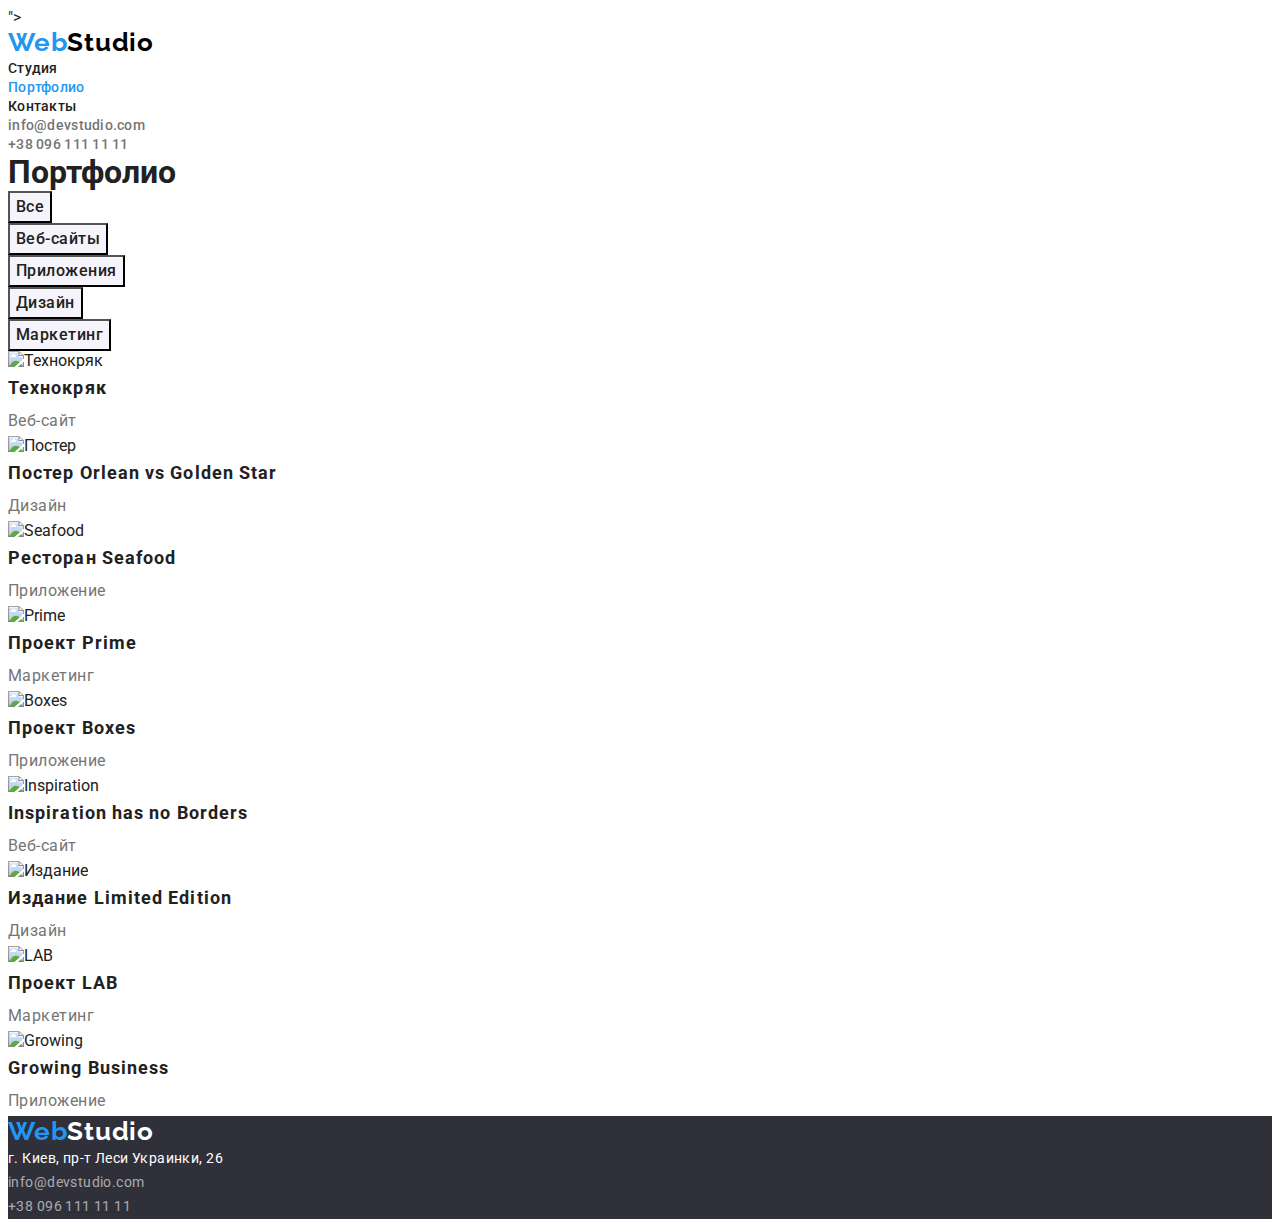
==== portfolio.html @ 76c636de "add modern-nomalize and reset styles" ====
<!DOCTYPE html>
<html lang="ru">
<head>
    <meta charset="UTF-8">
    <meta http-equiv="X-UA-Compatible" content="IE=edge">
    <meta name="viewport" content="width=device-width, initial-scale=1.0">
    <title>Document</title>
    <link rel="preconnect" href="https://fonts.googleapis.com">
    <link rel="preconnect" href="https://fonts.gstatic.com" crossorigin>
    <link href="https://fonts.googleapis.com/css2?family=Oleo+Script&family=Raleway:wght@700&family=Roboto:wght@400;500;700;900&display=swap" rel="stylesheet">
    <link rel="stylesheet" href="<link rel="stylesheet" href="https://cdnjs.cloudflare.com/ajax/libs/modern-normalize/1.1.0/modern-normalize.min.css" integrity="sha512-wpPYUAdjBVSE4KJnH1VR1HeZfpl1ub8YT/NKx4PuQ5NmX2tKuGu6U/JRp5y+Y8XG2tV+wKQpNHVUX03MfMFn9Q==" crossorigin="anonymous" referrerpolicy="no-referrer" />">
    <link rel="stylesheet" href="./css/styles.css">
</head>
<body>
                   <!--Шапка сайта-->
     <header class="header">
         <nav class="navigation">
             <a class="logo link" href="/">Web<span class="logo-link-studio">Studio</span></a>
             <ul class="nav-list list">
                 <li class="nav-list-item"><a class="nav-list-link link" href="./index.html">Студия</a></li>
                 <li class="nav-list-item"><a class="nav-list-link link current" href="./portfolio.html">Портфолио</a></li>
                 <li class="nav-list-item"><a class="nav-list-link link" href="">Контакты</a></li>
            </ul>
         </nav>
                        
             <ul class="contacts-list list">
                 <li class="contact-list-item"><a class="contact-list-link link" href="mailto:info@devstudio.com">info@devstudio.com</a></li>
                 <li class="contact-list-item"><a class="contact-list-link link" href="tel:+380961111111">+38 096 111 11 11</a></li>
             </ul>
    </header>
                         
     <main>

                         <!--Герой-->
     <section>
         <h1>Портфолио</h1>
        
                        <!--Фильтр-->
         <ul class="list">
             <li>
                <button class="filter-btn" type="button">Все</button>

             </li>
             <li>
                <button class="filter-btn" type="button">Веб-сайты</button>
                
             </li>
             <li>
                <button class="filter-btn" type="button">Приложения</button>
                
             </li> 
             <li>
                <button class="filter-btn" type="button">Дизайн</button>
                
             </li>
              <li>
                <button class="filter-btn" type="button">Маркетинг</button>
                
             </li>
         </ul>
                         <!--Работы-->
         <ul class="list">
             <li>
                 <img src="./images/tecnokriak.jpg" 
                 alt="Технокряк"
                 width="370"
                 height="294">
                 <h2 class="subtitle">Технокряк</h2>
                 <p class="description">Веб-сайт</p>
             </li>
             <li>
                 <img src="./images/poster.jpg"
                 alt="Постер"
                 width="370"
                 height="294">
                 <h2 class="subtitle">Постер <span lang="en">Orlean vs Golden Star</span></h2>
                 <p class="description">Дизайн</p>
             </li>
             <li>
                 <img src="./images/seafood.jpg"
                 alt="Seafood"
                 width="370"
                 height="294">
                 <h2 class="subtitle">Ресторан <span lang="en">Seafood</span></h2>
                 <p class="description">Приложение</p>
             </li>
             <li>
                 <img src="./images/prime.jpg"
                 alt="Prime"
                 width="370"
                 height="294">
                 <h3 class="subtitle">Проект <span lang="en">Prime</span></h3>
                 <p class="description">Маркетинг</p>
             </li>
             <li>
                 <img src="./images/boxes.jpg"
                 alt="Boxes"
                 width="370"
                 height="294">
                 <h2 class="subtitle">Проект <span lang="en">Boxes</span></h2>
                 <p class="description">Приложение</p>
             </li>
             <li>
                 <img src="./images/inspiration.jpg"
                 alt="Inspiration"
                 width="370"
                 height="294">
                 <h2 class="subtitle" lang="en">Inspiration has no Borders</h2>
                 <p class="description">Веб-сайт</p>
             </li>
             <li>
                 <img src="./images/limitededition.jpg"
                 alt="Издание"
                 width="370"
                 height="294">
                 <h2 class="subtitle">Издание <span lang="en">Limited Edition</span></h2>
                 <p class="description">Дизайн</p>
             </li>
             <li>
                 <img src="./images/lab.jpg"
                 alt="LAB"
                 width="370"
                 height="294">
                 <h2 class="subtitle">Проект <span lang="en">LAB</span></h2>
                 <p class="description">Маркетинг</p>
             </li>
             <li>
                 <img src="./images/growing.jpg"
                 alt="Growing"
                 width="370"
                 height="294">
                 <h2 class="subtitle" lang="en">Growing Business</h2>
                 <p class="description">Приложение</p>
             </li>
        </ul>
     </section>
      <!--Футер--> 
      <footer class="footer">
        <a class="logo link" href="/">Web<span class="logo-link-part">Studio</span></a>
      
        <address class="address"><span class="physical-adress">г. Киев, пр-т Леси Украинки, 26</span> <br>
        <a class="adress-link link" href="mailto:info@devstudio.com">info@devstudio.com</a><br>
        <a class="adress-link link" href="tel:+380961111111">+38 096 111 11 11</a>
        </address>
    </footer>

     </main>
</body>
</html>
---- css/styles.css ----
:root {
    --main-font-family: 'Roboto', sans-serif;
    --secondary-font-family: 'Raleway', sans-serif;
    --accent-color: #2196F3;
    --main-color:#212121;
    --secondary-color: #757575;
    --complementary-color: #ffffff;
    --adress-link-color: rgba(255, 255, 255, 0.6);
    --dark-theme-background: #2F303A;
    --light-theme-background: #F5F4FA;
    --hover-btn-background: #188CE8;
}
body {
    font-family: var(--main-font-family);
    color: var(--main-color)
}

h1, h2, h3, h4, h5, h6, p {
    margin-top: 0;
    margin-bottom: 0;
    }

ul, ol {
     margin-top: 0;
     margin-bottom: 0;
     padding-left: 0;   

    }
.list {
    list-style: none;
}

.link {
    text-decoration: none;
}
   /* Start components */

   .logo {
    font-family: var(--secondary-font-family);
    font-weight: 700 ;
    font-size: 26px;
    line-height: 1.19;
    letter-spacing: 0.03em;
    color: var(--accent-color);
   }

   .subtitle {
    font-weight: 700;
    font-size: 18px;
    line-height: 2; 
    letter-spacing: 0.06em;
     
  }
  .description {
    font-size: 16px;
    line-height: 1.875; 
    letter-spacing: 0.03em;
   color: var(--secondary-color);
  }

  .section-title {
    font-weight: 700;
    font-size: 36px;
    line-height: 1.67; 
    letter-spacing: 0.03em;
    text-align: center;

  }

   /* End components */
    /* Старт шапка сайта */

.header {
    background-color: var(--complementary-color);
}

.logo-link-studio {

    color: #000000;
}
.nav-list-link {
    font-weight: 500;
    font-size: 14px;
    line-height:1.14 ; 
    letter-spacing: 0.02em;
    color: var(--main-color);
   
}
.nav-list-link:hover,
.nav-list-link:focus {
    color: var(--accent-color);
}

.current {
color: var(--accent-color);
}
.contact-list-link{
    font-weight: 500;
    font-size: 14px;
    line-height:1.14 ; 
    letter-spacing: 0.02em;
    color: var(--secondary-color);
}
.contact-list-link:hover,
.contact-list-link:focus {
    color: var(--accent-color);
}
 /* Конец шапка сайта */

  /* Старт герой */
  .hero {
      background-color: var(--dark-theme-background)
  }
  .hero-title {
    font-weight: 900;
    font-size: 44px;
    line-height:1.36; 
    letter-spacing: 0.02em;
    text-transform:uppercase;
    color: var(--complementary-color);
    text-align: center;
  }
  .modal-btn {
    font-family: inherit;
    font-weight: 700;
    font-size: 16px;
    line-height: 1.875; 
    letter-spacing: 0.06em;
    color: var(--complementary-color);
    cursor: pointer;
    background-color: var(--accent-color);
  }
  .modal-btn:hover,
  .modal-btn:focus {
      color: var(--complementary-color);
      background-color: var(--hover-btn-background)
  }
  /* Герой*/
  /*Преимущества*/
  
  .benefit-subtitle {
    font-size: 14px;
    line-height: 1.14; 
    letter-spacing: 0.03em;
    text-transform:uppercase;
  }
  
 .benefit-description {
    font-size: 14px;
    line-height: 1.71; 
    letter-spacing: 0.03em;
 }
 /*Конец преимущества*/

 /*Чем мы занимаемся*/
 /*Конец чем мы занимаемся*/

/*Наша команда*/

.our-team {
    background-color: var(--light-theme-background);
}
.our-team-item {
    background-color:var(--complementary-color) ; 
}
.team-subtitle {
    font-weight: 500;
    font-size: 16px;
    line-height: 1.19; 
    letter-spacing: 0.03em; 
    text-align: center;
}
.team-description {
    font-size: 16px;
    line-height: 1.19; 
    letter-spacing: 0.03em;
    text-align: center;
} 
/*Конец наша команда*/

/* Фильтр*/
.filter-btn {
    font-family: inherit;
    font-weight: 500;
    font-size: 16px;
    line-height: 1.625; 
    letter-spacing: 0.03em;
    cursor: pointer;
    color: var(--main-color);
    background-color: var(--light-theme-background)
  }
  .filter-btn:hover,
  .filter-btn:focus {
      color: var(--complementary-color);
      background-color: var(--accent-color);
}

/*Футер*/
.footer {
    background-color: var(--dark-theme-background);
}
.logo-link-part {
    color: var(--complementary-color);
}
.adress.section{
    font-size: 14px;
    line-height: 1.71;
    letter-spacing: 0.03em;
}
.physical-adress {
    font-size: 14px;
    line-height: 1.71;
    letter-spacing: 0.03em;
    font-style: normal;
    color: var(--complementary-color);
} 
 

.adress-link {
    font-size: 14px;
    line-height: 1.71;
    letter-spacing: 0.03em;
    color: var(--adress-link-color);
    font-style: normal;

}
  
.adress-link:hover,
.adress-link:focus{
color: var(--accent-color);
}
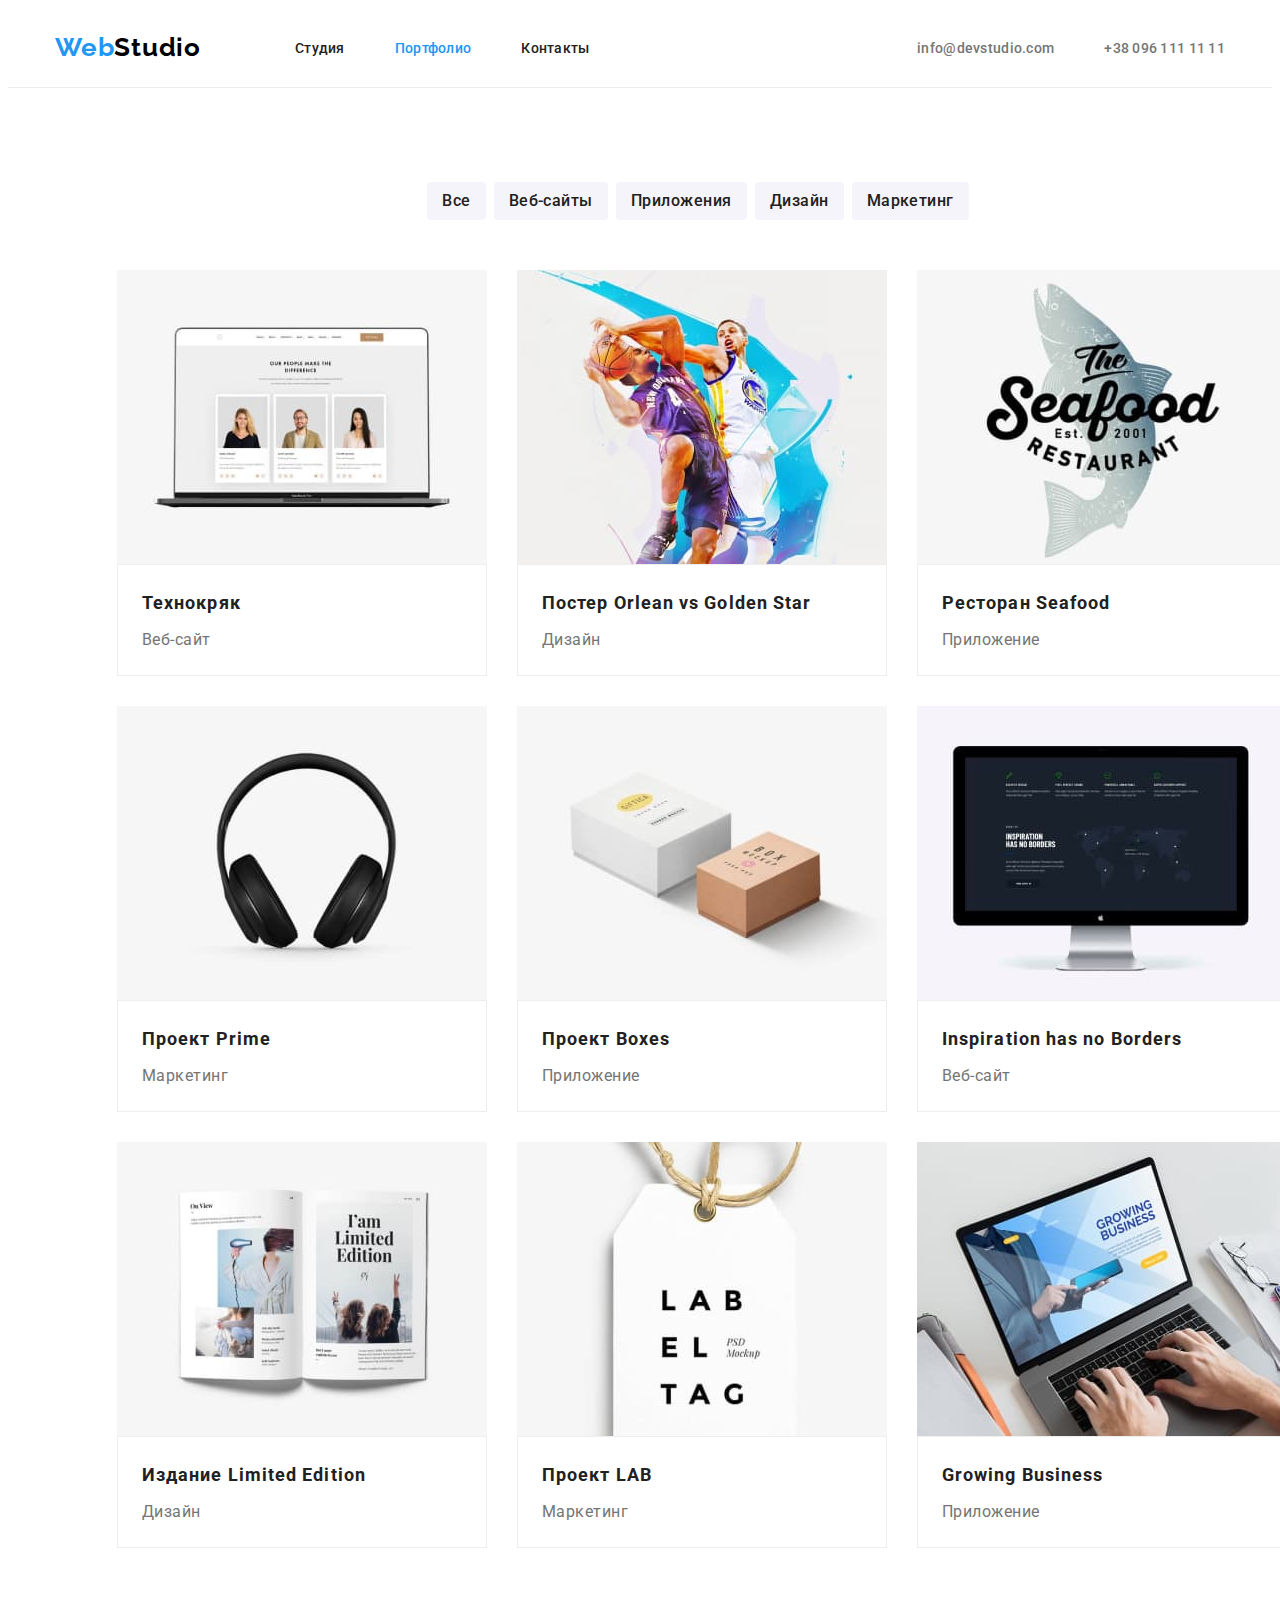
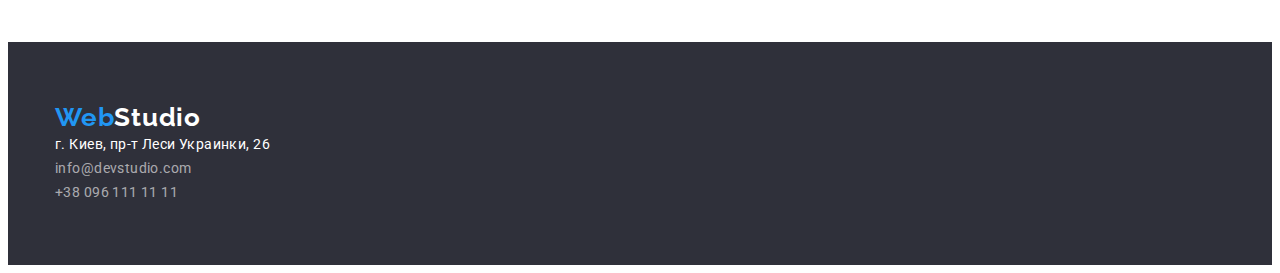
==== commit 435bb090: "finished hw-3" ====
--- a/portfolio.html
+++ b/portfolio.html
@@ -8,14 +8,15 @@
     <link rel="preconnect" href="https://fonts.googleapis.com">
     <link rel="preconnect" href="https://fonts.gstatic.com" crossorigin>
     <link href="https://fonts.googleapis.com/css2?family=Oleo+Script&family=Raleway:wght@700&family=Roboto:wght@400;500;700;900&display=swap" rel="stylesheet">
-    <link rel="stylesheet" href="<link rel="stylesheet" href="https://cdnjs.cloudflare.com/ajax/libs/modern-normalize/1.1.0/modern-normalize.min.css" integrity="sha512-wpPYUAdjBVSE4KJnH1VR1HeZfpl1ub8YT/NKx4PuQ5NmX2tKuGu6U/JRp5y+Y8XG2tV+wKQpNHVUX03MfMFn9Q==" crossorigin="anonymous" referrerpolicy="no-referrer" />">
+    <link rel="stylesheet" href="https://cdnjs.cloudflare.com/ajax/libs/modern-normalize/1.1.0/modern-normalize.min.css" integrity="sha512-wpPYUAdjBVSE4KJnH1VR1HeZfpl1ub8YT/NKx4PuQ5NmX2tKuGu6U/JRp5y+Y8XG2tV+wKQpNHVUX03MfMFn9Q==" crossorigin="anonymous" referrerpolicy="no-referrer" />
     <link rel="stylesheet" href="./css/styles.css">
 </head>
 <body>
                    <!--Шапка сайта-->
      <header class="header">
+         <div class="container header-container">
          <nav class="navigation">
-             <a class="logo link" href="/">Web<span class="logo-link-studio">Studio</span></a>
+             <a class="logo link header-logo" href="/">Web<span class="logo-link-studio">Studio</span></a>
              <ul class="nav-list list">
                  <li class="nav-list-item"><a class="nav-list-link link" href="./index.html">Студия</a></li>
                  <li class="nav-list-item"><a class="nav-list-link link current" href="./portfolio.html">Портфолио</a></li>
@@ -27,121 +28,145 @@
                  <li class="contact-list-item"><a class="contact-list-link link" href="mailto:info@devstudio.com">info@devstudio.com</a></li>
                  <li class="contact-list-item"><a class="contact-list-link link" href="tel:+380961111111">+38 096 111 11 11</a></li>
              </ul>
+         </div>
     </header>
                          
      <main>
 
                          <!--Герой-->
-     <section>
-         <h1>Портфолио</h1>
+     <section class="section">
+         <div class="container">
+
+         <!--<h1>Портфолио</h1>-->
         
                         <!--Фильтр-->
-         <ul class="list">
-             <li>
+         <ul class="filter-list list">
+             <li class="filter-item">
                 <button class="filter-btn" type="button">Все</button>
 
              </li>
-             <li>
+             <li class="filter-item">
                 <button class="filter-btn" type="button">Веб-сайты</button>
                 
              </li>
-             <li>
+             <li class="filter-item">
                 <button class="filter-btn" type="button">Приложения</button>
                 
              </li> 
-             <li>
+             <li class="filter-item">
                 <button class="filter-btn" type="button">Дизайн</button>
                 
              </li>
-              <li>
+              <li class="filter-item">
                 <button class="filter-btn" type="button">Маркетинг</button>
                 
              </li>
          </ul>
                          <!--Работы-->
-         <ul class="list">
-             <li>
+         <ul class="portfolio-list list">
+             <li class="portfolio-item">
                  <img src="./images/tecnokriak.jpg" 
                  alt="Технокряк"
                  width="370"
                  height="294">
-                 <h2 class="subtitle">Технокряк</h2>
+                 <div class="portfolio-content-wrapper">
+                 <h2 class="portfolio-subtitle subtitle">Технокряк</h2>
                  <p class="description">Веб-сайт</p>
+                </div>
              </li>
-             <li>
+             <li class="portfolio-item">
                  <img src="./images/poster.jpg"
                  alt="Постер"
                  width="370"
                  height="294">
-                 <h2 class="subtitle">Постер <span lang="en">Orlean vs Golden Star</span></h2>
+                 <div class="portfolio-content-wrapper">
+                 <h2 class="portfolio-subtitle subtitle">Постер <span lang="en">Orlean vs Golden Star</span></h2>
                  <p class="description">Дизайн</p>
+                </div>
              </li>
-             <li>
+             <li class="portfolio-item">
                  <img src="./images/seafood.jpg"
                  alt="Seafood"
                  width="370"
                  height="294">
-                 <h2 class="subtitle">Ресторан <span lang="en">Seafood</span></h2>
+                 <div class="portfolio-content-wrapper">
+                 <h2 class="portfolio-subtitle subtitle">Ресторан <span lang="en">Seafood</span></h2>
                  <p class="description">Приложение</p>
+                </div>
              </li>
-             <li>
+             <li class="portfolio-item">
                  <img src="./images/prime.jpg"
                  alt="Prime"
                  width="370"
                  height="294">
-                 <h3 class="subtitle">Проект <span lang="en">Prime</span></h3>
+                 <div class="portfolio-content-wrapper">
+                 <h3 class="portfolio-subtitle subtitle">Проект <span lang="en">Prime</span></h3>
                  <p class="description">Маркетинг</p>
+                </div>
              </li>
-             <li>
+             <li class="portfolio-item">
                  <img src="./images/boxes.jpg"
                  alt="Boxes"
                  width="370"
                  height="294">
-                 <h2 class="subtitle">Проект <span lang="en">Boxes</span></h2>
+                 <div class="portfolio-content-wrapper">
+                 <h2 class="portfolio-subtitle subtitle">Проект <span lang="en">Boxes</span></h2>
                  <p class="description">Приложение</p>
+                </div>
              </li>
-             <li>
+             <li class="portfolio-item">
                  <img src="./images/inspiration.jpg"
                  alt="Inspiration"
                  width="370"
                  height="294">
-                 <h2 class="subtitle" lang="en">Inspiration has no Borders</h2>
+                 <div class="portfolio-content-wrapper">
+                 <h2 class="portfolio-subtitle subtitle" lang="en">Inspiration has no Borders</h2>
                  <p class="description">Веб-сайт</p>
+                </div>
              </li>
-             <li>
+             <li class="portfolio-item">
                  <img src="./images/limitededition.jpg"
                  alt="Издание"
                  width="370"
                  height="294">
-                 <h2 class="subtitle">Издание <span lang="en">Limited Edition</span></h2>
+                 <div class="portfolio-content-wrapper">
+                 <h2 class="portfolio-subtitle subtitle">Издание <span lang="en">Limited Edition</span></h2>
                  <p class="description">Дизайн</p>
+                </div>
              </li>
-             <li>
+             <li class="portfolio-item">
                  <img src="./images/lab.jpg"
                  alt="LAB"
                  width="370"
                  height="294">
-                 <h2 class="subtitle">Проект <span lang="en">LAB</span></h2>
+                 <div class="portfolio-content-wrapper">
+                 <h2 class="portfolio-subtitle subtitle">Проект <span lang="en">LAB</span></h2>
                  <p class="description">Маркетинг</p>
+                </div>
              </li>
-             <li>
+             <li class="portfolio-item">
                  <img src="./images/growing.jpg"
                  alt="Growing"
                  width="370"
                  height="294">
-                 <h2 class="subtitle" lang="en">Growing Business</h2>
+                 <div class="portfolio-content-wrapper">
+                 <h2 class="portfolio-subtitle subtitle" lang="en">Growing Business</h2>
                  <p class="description">Приложение</p>
+                </div>
              </li>
         </ul>
+         </div>
      </section>
       <!--Футер--> 
       <footer class="footer">
+          <div class="container">
         <a class="logo link" href="/">Web<span class="logo-link-part">Studio</span></a>
       
         <address class="address"><span class="physical-adress">г. Киев, пр-т Леси Украинки, 26</span> <br>
         <a class="adress-link link" href="mailto:info@devstudio.com">info@devstudio.com</a><br>
         <a class="adress-link link" href="tel:+380961111111">+38 096 111 11 11</a>
         </address>
+         </div>
     </footer>
 
      </main>
--- a/css/styles.css
+++ b/css/styles.css
@@ -1,231 +1,396 @@
 :root {
-    --main-font-family: 'Roboto', sans-serif;
-    --secondary-font-family: 'Raleway', sans-serif;
-    --accent-color: #2196F3;
-    --main-color:#212121;
-    --secondary-color: #757575;
-    --complementary-color: #ffffff;
-    --adress-link-color: rgba(255, 255, 255, 0.6);
-    --dark-theme-background: #2F303A;
-    --light-theme-background: #F5F4FA;
-    --hover-btn-background: #188CE8;
-}
+  --main-font-family: "Roboto", sans-serif;
+  --secondary-font-family: "Raleway", sans-serif;
+  --accent-color: #2196f3;
+  --main-color: #212121;
+  --secondary-color: #757575;
+  --complementary-color: #ffffff;
+  --adress-link-color: rgba(255, 255, 255, 0.6);
+  --dark-theme-background: #2f303a;
+  --light-theme-background: #f5f4fa;
+  --hover-btn-background: #188ce8;
+}
+html {
+  box-sizing: border-box;
+}
+*,
+*::before,
+*::after {
+  box-sizing: inherit;
+}
+
 body {
-    font-family: var(--main-font-family);
-    color: var(--main-color)
-}
-
-h1, h2, h3, h4, h5, h6, p {
-    margin-top: 0;
-    margin-bottom: 0;
-    }
-
-ul, ol {
-     margin-top: 0;
-     margin-bottom: 0;
-     padding-left: 0;   
-
-    }
+  font-family: var(--main-font-family);
+  color: var(--main-color);
+}
+
+h1,
+h2,
+h3,
+h4,
+h5,
+h6,
+p {
+  margin-top: 0;
+  margin-bottom: 0;
+}
+
+ul,
+ol {
+  margin-top: 0;
+  margin-bottom: 0;
+  padding-left: 0;
+}
+img {
+  display: block;
+}
+
 .list {
-    list-style: none;
+  list-style: none;
 }
 
 .link {
-    text-decoration: none;
-}
-   /* Start components */
-
-   .logo {
-    font-family: var(--secondary-font-family);
-    font-weight: 700 ;
-    font-size: 26px;
-    line-height: 1.19;
-    letter-spacing: 0.03em;
-    color: var(--accent-color);
-   }
-
-   .subtitle {
-    font-weight: 700;
-    font-size: 18px;
-    line-height: 2; 
-    letter-spacing: 0.06em;
-     
-  }
-  .description {
-    font-size: 16px;
-    line-height: 1.875; 
-    letter-spacing: 0.03em;
-   color: var(--secondary-color);
-  }
-
-  .section-title {
-    font-weight: 700;
-    font-size: 36px;
-    line-height: 1.67; 
-    letter-spacing: 0.03em;
-    text-align: center;
-
-  }
-
-   /* End components */
-    /* Старт шапка сайта */
+  text-decoration: none;
+}
+
+.container {
+  width: 1200px;
+  margin-left: auto;
+  margin-right: auto;
+  padding-left: 15px;
+  padding-right: 15px;
+}
+
+.section {
+  padding: 94px;
+}
+/* Start components */
+
+.logo {
+  font-family: var(--secondary-font-family);
+  font-weight: 700;
+  font-size: 26px;
+  line-height: 1.19;
+  letter-spacing: 0.03em;
+  color: var(--accent-color);
+}
+
+.subtitle {
+  font-weight: 700;
+  font-size: 18px;
+  line-height: 2;
+  letter-spacing: 0.06em;
+}
+.description {
+  font-size: 16px;
+  line-height: 1.875;
+  letter-spacing: 0.03em;
+  color: var(--secondary-color);
+}
+
+.section-title {
+  font-weight: 700;
+  font-size: 36px;
+  line-height: 1.67;
+  letter-spacing: 0.03em;
+  text-align: center;
+  margin-bottom: 50px;
+}
+
+/* End components */
+/* Старт шапка сайта */
 
 .header {
-    background-color: var(--complementary-color);
-}
-
+  background-color: var(--complementary-color);
+  padding-top: 24px;
+  padding-bottom: 24px;
+  border-bottom: 1px solid #ececec;
+}
+
+.header-container {
+  display: flex;
+  align-items: center;
+  justify-content: space-between;
+}
+
+.navigation {
+  display: flex;
+  align-items: center;
+}
+
+.nav-list {
+  display: flex;
+  align-items: center;
+}
+
+.header-logo {
+  margin-right: 94px;
+}
+
+.nav-list-item:not(:last-child) {
+  margin-right: 50px;
+}
+.contacts-list {
+  display: flex;
+  align-items: center;
+}
+.contact-list-item:not(:last-child) {
+  margin-right: 50px;
+}
 .logo-link-studio {
-
-    color: #000000;
+  color: #000000;
 }
 .nav-list-link {
-    font-weight: 500;
-    font-size: 14px;
-    line-height:1.14 ; 
-    letter-spacing: 0.02em;
-    color: var(--main-color);
-   
+  font-weight: 500;
+  font-size: 14px;
+  line-height: 1.14;
+  letter-spacing: 0.02em;
+  color: var(--main-color);
 }
 .nav-list-link:hover,
 .nav-list-link:focus {
-    color: var(--accent-color);
+  color: var(--accent-color);
 }
 
 .current {
-color: var(--accent-color);
-}
-.contact-list-link{
-    font-weight: 500;
-    font-size: 14px;
-    line-height:1.14 ; 
-    letter-spacing: 0.02em;
-    color: var(--secondary-color);
+  color: var(--accent-color);
+}
+.contact-list-link {
+  font-weight: 500;
+  font-size: 14px;
+  line-height: 1.14;
+  letter-spacing: 0.02em;
+  color: var(--secondary-color);
 }
 .contact-list-link:hover,
 .contact-list-link:focus {
-    color: var(--accent-color);
-}
- /* Конец шапка сайта */
-
-  /* Старт герой */
-  .hero {
-      background-color: var(--dark-theme-background)
-  }
-  .hero-title {
-    font-weight: 900;
-    font-size: 44px;
-    line-height:1.36; 
-    letter-spacing: 0.02em;
-    text-transform:uppercase;
-    color: var(--complementary-color);
-    text-align: center;
-  }
-  .modal-btn {
-    font-family: inherit;
-    font-weight: 700;
-    font-size: 16px;
-    line-height: 1.875; 
-    letter-spacing: 0.06em;
-    color: var(--complementary-color);
-    cursor: pointer;
-    background-color: var(--accent-color);
-  }
-  .modal-btn:hover,
-  .modal-btn:focus {
-      color: var(--complementary-color);
-      background-color: var(--hover-btn-background)
-  }
-  /* Герой*/
-  /*Преимущества*/
-  
-  .benefit-subtitle {
-    font-size: 14px;
-    line-height: 1.14; 
-    letter-spacing: 0.03em;
-    text-transform:uppercase;
-  }
-  
- .benefit-description {
-    font-size: 14px;
-    line-height: 1.71; 
-    letter-spacing: 0.03em;
- }
- /*Конец преимущества*/
-
- /*Чем мы занимаемся*/
- /*Конец чем мы занимаемся*/
+  color: var(--accent-color);
+}
+/* Конец шапка сайта */
+
+/* Старт герой */
+.hero {
+  background-color: var(--dark-theme-background);
+  align-items: center;
+  text-align: center;
+}
+.hero-content {
+  align-items: center;
+  text-align: center;
+}
+.hero-title {
+  font-weight: 900;
+  font-size: 44px;
+  line-height: 1.36;
+  letter-spacing: 0.06em;
+  text-transform: uppercase;
+  color: var(--complementary-color);
+  text-align: center;
+  margin-bottom: 30px;
+  margin-right: 252px;
+  margin-left: 252px;
+}
+.modal-btn {
+  min-width: 200px;
+  border-radius: 4px;
+  padding: 10px 20px;
+  border: none;
+  font-family: inherit;
+  font-weight: 700;
+  font-size: 16px;
+  line-height: 1.875;
+  letter-spacing: 0.06em;
+  color: var(--complementary-color);
+  cursor: pointer;
+  background-color: var(--accent-color);
+}
+.modal-btn:hover,
+.modal-btn:focus {
+  color: var(--complementary-color);
+  background-color: var(--hover-btn-background);
+}
+/* Герой*/
+/*Преимущества*/
+
+.benefits-list {
+  display: flex;
+  flex-basis: calc((100 - 120px / 4));
+  margin-left: -30px;
+  margin-top: -30px;
+}
+.benefits-item {
+  margin-left: 30px;
+  margin-top: 30px;
+  width: 270px;
+}
+
+.benefit-subtitle {
+  font-size: 14px;
+  line-height: 1.14;
+  letter-spacing: 0.03em;
+  text-transform: uppercase;
+  margin-bottom: 10px;
+}
+
+.benefit-description {
+  font-size: 14px;
+  line-height: 1.71;
+  letter-spacing: 0.03em;
+}
+/*Конец преимущества*/
+
+/*Чем мы занимаемся*/
+.what-we-do-list {
+  display: flex;
+  flex-basis: calc((100 - 90px / 3));
+  margin-left: -30px;
+  margin-top: -30px;
+}
+.what-we-do-item {
+  margin-left: 30px;
+  margin-top: 30px;
+}
+.what-we-do-title {
+  margin-bottom: 50px;
+  text-align: center;
+}
+.what-we-do {
+  padding-bottom: 0 px;
+  padding-top: 0;
+}
+
+/*Конец чем мы занимаемся*/
 
 /*Наша команда*/
 
 .our-team {
-    background-color: var(--light-theme-background);
+  background-color: var(--light-theme-background);
+}
+.employees {
+  display: flex;
+  margin-left: -30px;
+  margin-top: -30px;
+}
+
+.employees-content-wrapper {
+  margin-top: 30px;
 }
 .our-team-item {
-    background-color:var(--complementary-color) ; 
-}
+  background-color: var(--complementary-color);
+  flex-basis: calc((100 - 120px / 4));
+  margin-left: 30px;
+  margin-top: 30px;
+}
+
 .team-subtitle {
-    font-weight: 500;
-    font-size: 16px;
-    line-height: 1.19; 
-    letter-spacing: 0.03em; 
-    text-align: center;
+  font-weight: 500;
+  font-size: 16px;
+  line-height: 1.19;
+  letter-spacing: 0.03em;
+  text-align: center;
+  margin-bottom: 10px;
 }
 .team-description {
-    font-size: 16px;
-    line-height: 1.19; 
-    letter-spacing: 0.03em;
-    text-align: center;
-} 
+  font-size: 16px;
+  line-height: 1.19;
+  letter-spacing: 0.03em;
+  text-align: center;
+}
 /*Конец наша команда*/
 
 /* Фильтр*/
+
+.filter-list {
+  display: flex;
+  justify-content: center;
+  margin-bottom: 50px;
+}
+.filter-item {
+  margin-right: 8px;
+}
+
 .filter-btn {
-    font-family: inherit;
-    font-weight: 500;
-    font-size: 16px;
-    line-height: 1.625; 
-    letter-spacing: 0.03em;
-    cursor: pointer;
-    color: var(--main-color);
-    background-color: var(--light-theme-background)
-  }
-  .filter-btn:hover,
-  .filter-btn:focus {
-      color: var(--complementary-color);
-      background-color: var(--accent-color);
-}
+  border-radius: 4px;
+  padding: 6px 15px;
+  font-family: inherit;
+  font-weight: 500;
+  font-size: 16px;
+  line-height: 1.625;
+  letter-spacing: 0.03em;
+  cursor: pointer;
+  color: var(--main-color);
+  background-color: var(--light-theme-background);
+  border: none;
+}
+.filter-btn:hover,
+.filter-btn:focus {
+  color: var(--complementary-color);
+  background-color: var(--accent-color);
+}
+/* Конец фильтр*/
+
+/* Работы*/
+.portfolio-list {
+  display: flex;
+  flex-basis: calc((100 - 90px / 3));
+  flex-wrap: wrap;
+  margin-top: -30px;
+  margin-left: -30px;
+}
+
+.portfolio-item {
+  margin-top: 30px;
+  margin-left: 30px;
+}
+.portfolio-subtitle {
+  margin-bottom: 4px;
+}
+
+.portfolio-content-wrapper {
+  padding: 20px 24px;
+  border: 1px solid#EEEEEE;
+}
+
+/* Конец работы*/
 
 /*Футер*/
 .footer {
-    background-color: var(--dark-theme-background);
-}
+  background-color: var(--dark-theme-background);
+  padding-top: 60px;
+  padding-bottom: 60px;
+}
+.footer-logo {
+  margin-bottom: 20px;
+}
+
 .logo-link-part {
-    color: var(--complementary-color);
-}
-.adress.section{
-    font-size: 14px;
-    line-height: 1.71;
-    letter-spacing: 0.03em;
+  color: var(--complementary-color);
+}
+.adress.section {
+  font-size: 14px;
+  line-height: 1.71;
+  letter-spacing: 0.03em;
 }
 .physical-adress {
-    font-size: 14px;
-    line-height: 1.71;
-    letter-spacing: 0.03em;
-    font-style: normal;
-    color: var(--complementary-color);
-} 
- 
+  font-size: 14px;
+  line-height: 1.71;
+  letter-spacing: 0.03em;
+  font-style: normal;
+  color: var(--complementary-color);
+}
 
 .adress-link {
-    font-size: 14px;
-    line-height: 1.71;
-    letter-spacing: 0.03em;
-    color: var(--adress-link-color);
-    font-style: normal;
-
-}
-  
+  font-size: 14px;
+  line-height: 1.71;
+  letter-spacing: 0.03em;
+  color: var(--adress-link-color);
+  font-style: normal;
+}
+
 .adress-link:hover,
-.adress-link:focus{
-color: var(--accent-color);
-}+.adress-link:focus {
+  color: var(--accent-color);
+}
+.address-item:not(:last-child) {
+  margin-bottom: 9px;
+}
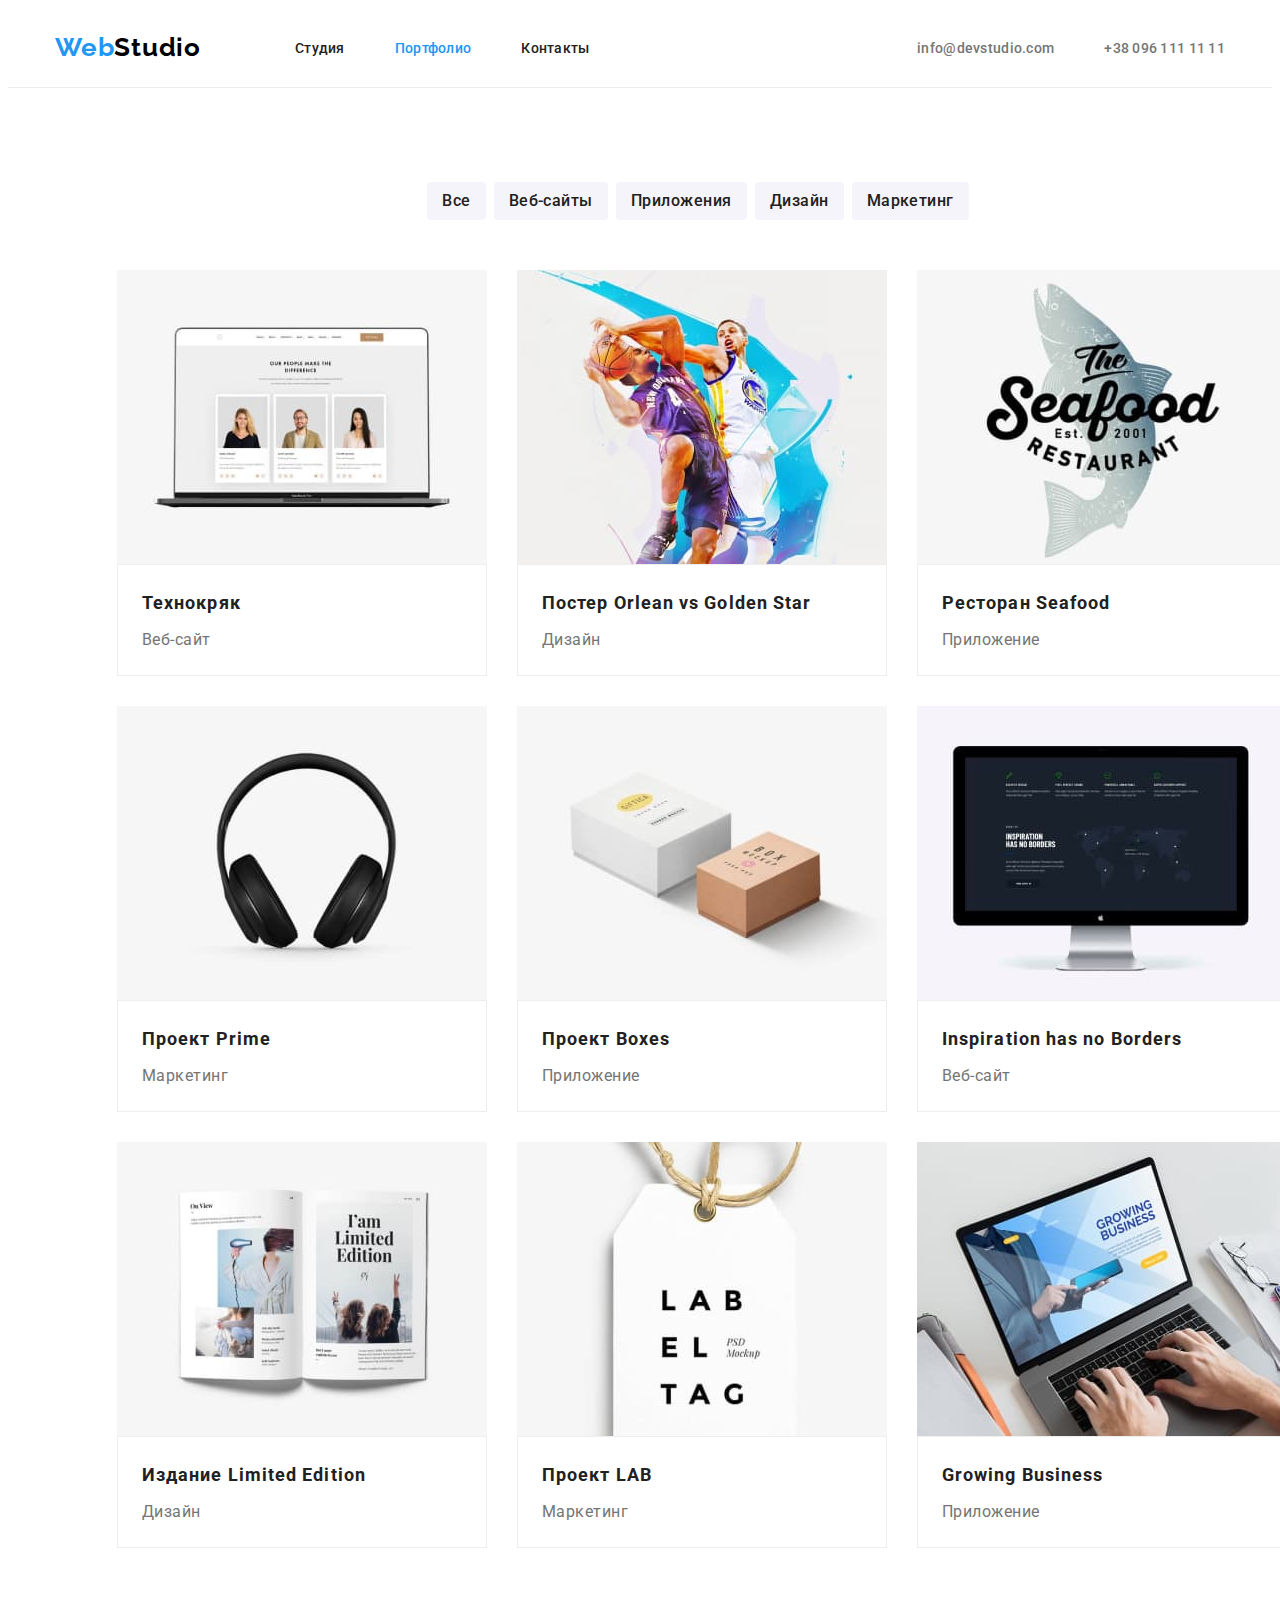
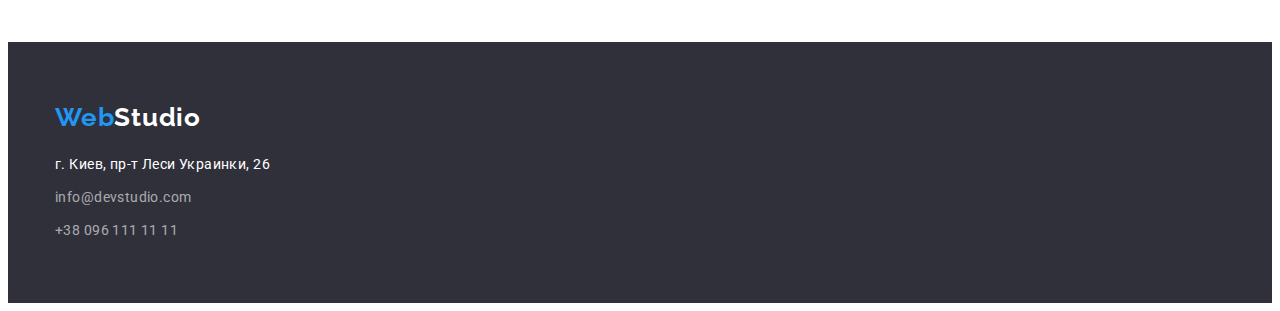
==== commit a2a25a51: "add footer" ====
--- a/portfolio.html
+++ b/portfolio.html
@@ -158,17 +158,22 @@
          </div>
      </section>
       <!--Футер--> 
-      <footer class="footer">
-          <div class="container">
-        <a class="logo link" href="/">Web<span class="logo-link-part">Studio</span></a>
-      
-        <address class="address"><span class="physical-adress">г. Киев, пр-т Леси Украинки, 26</span> <br>
-        <a class="adress-link link" href="mailto:info@devstudio.com">info@devstudio.com</a><br>
-        <a class="adress-link link" href="tel:+380961111111">+38 096 111 11 11</a>
-        </address>
-         </div>
+    <footer class="footer">
+        <div class="container">
+            <div class="footer-logo">
+                <a class="logo link" href="/">Web<span class="logo-link-part">Studio</span></a>
+            </div>
+            <address class="address-section">
+                <ul class="address-list list">
+                    <li class="address-item"><span class="physical-adress">г. Киев, пр-т Леси Украинки, 26</span><br></li>
+                    <li class="address-item"><a class="adress-link link"
+                            href="mailto:info@devstudio.com">info@devstudio.com</a><br></li>
+                    <li class="address-item"><a class="adress-link link" href="tel:+380961111111">+38 096 111 11 11</a>
+            </address>
+            </li>
+            </ul>
+        </div>
     </footer>
-
      </main>
 </body>
 </html>